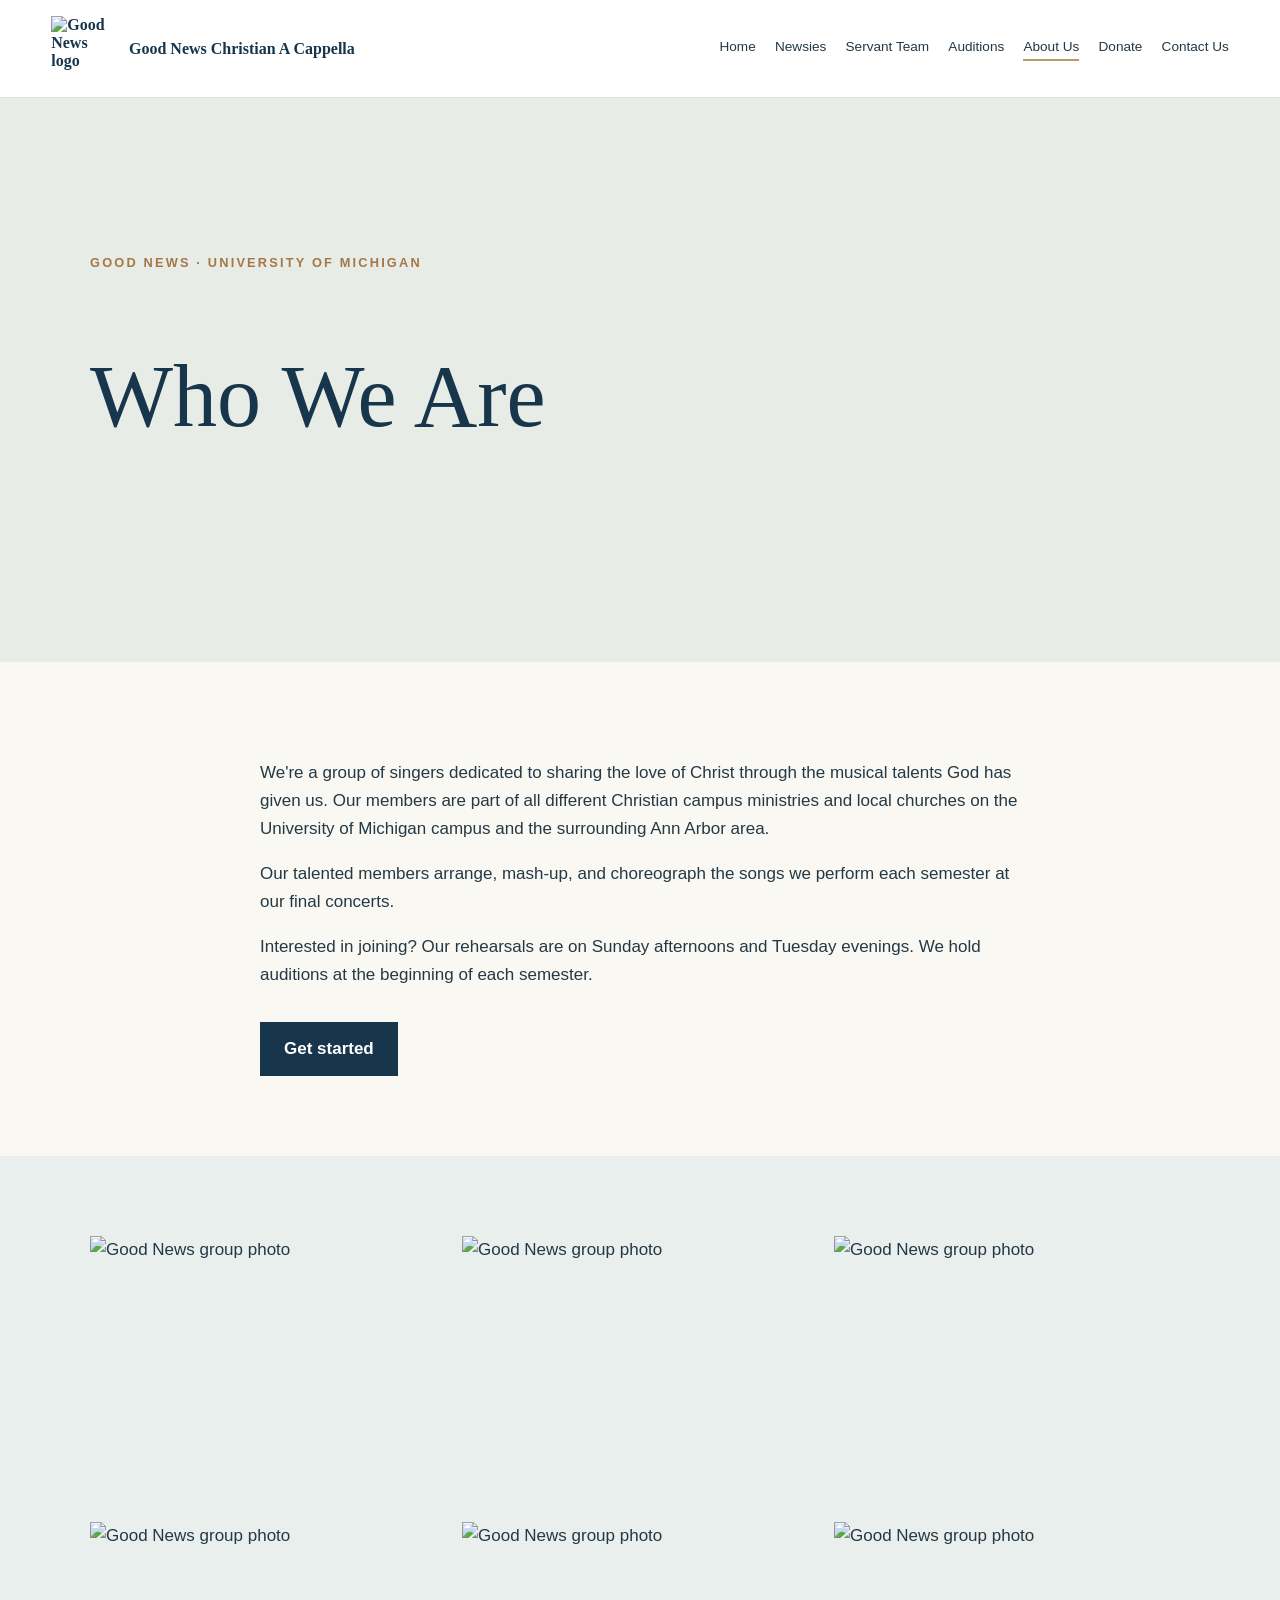
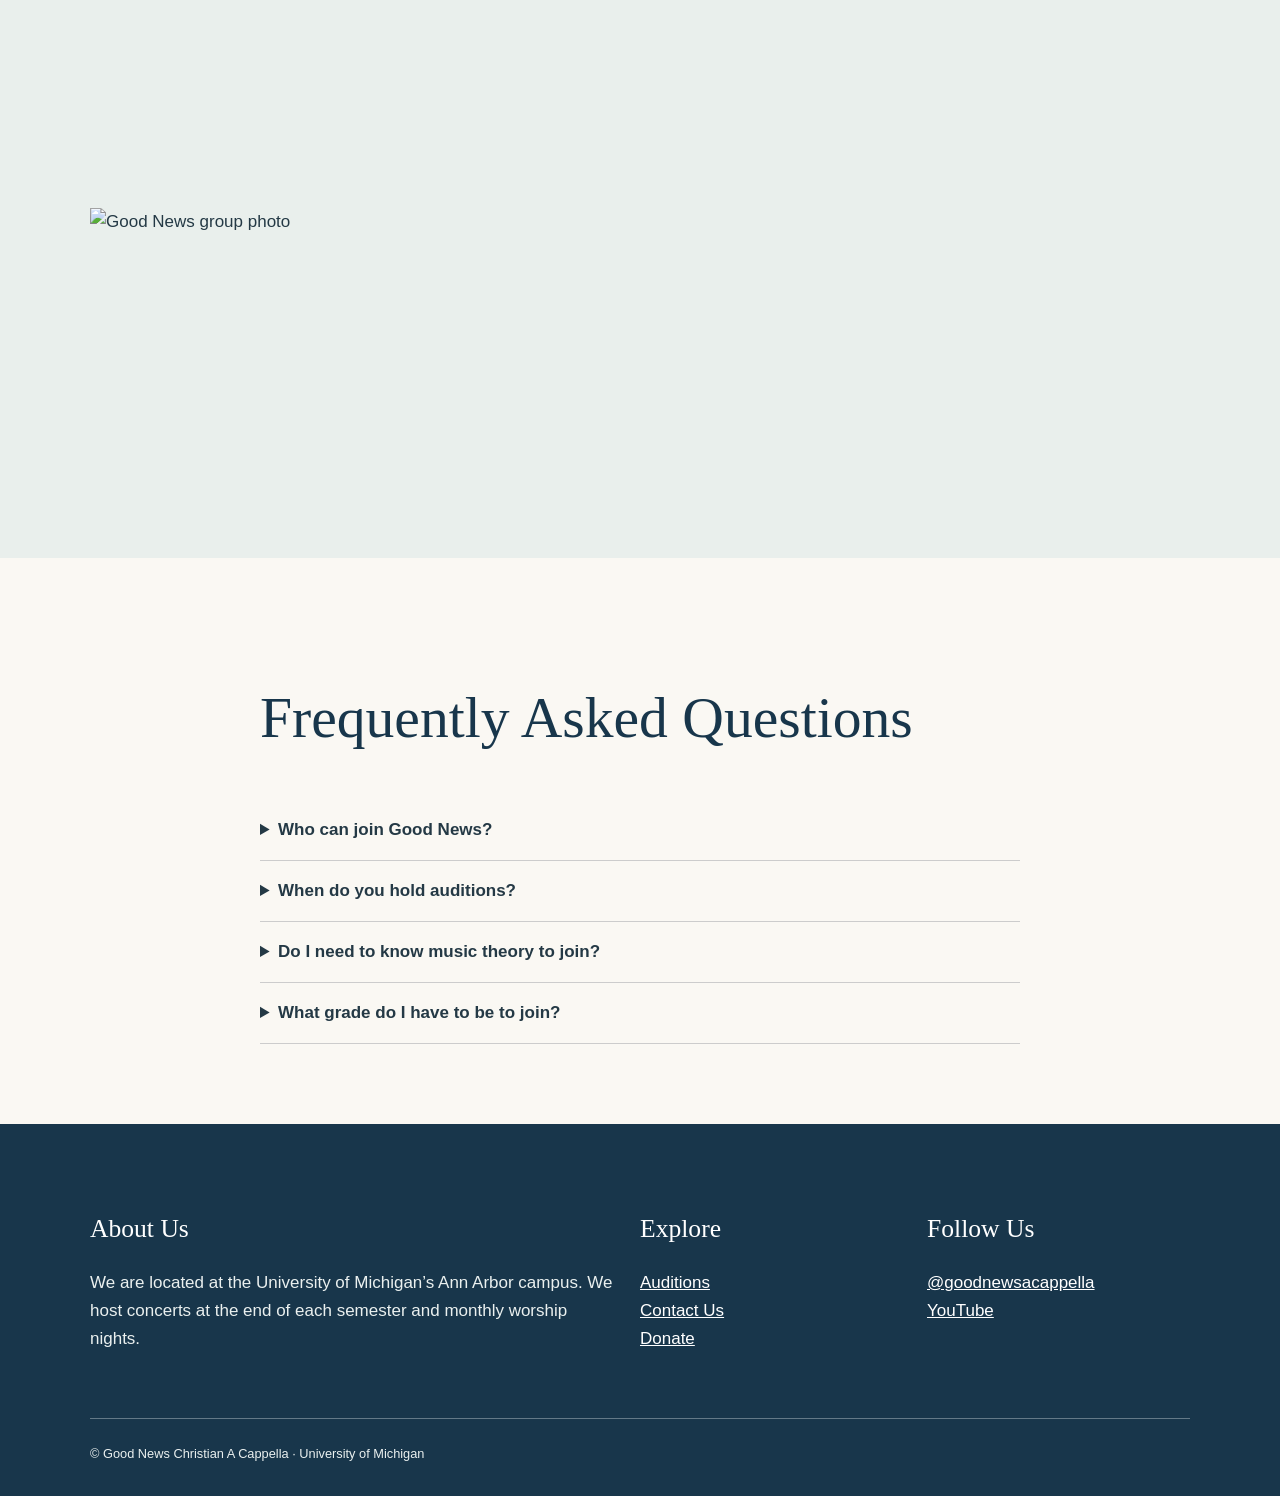
==== about.html @ 3f50224d "Add files via upload" ====
<!doctype html><html lang="en"><head><meta charset="utf-8"><meta name="viewport" content="width=device-width,initial-scale=1"><title>About Us | Good News Christian A Cappella</title><meta name="description" content="Good News Christian A Cappella at the University of Michigan"><link rel="stylesheet" href="style.css"></head><body><a class="skip" href="#main">Skip to content</a><header class="header"><div class="header-inner"><a class="brand" href="index.html"><img src="assets/photo-00.png" alt="Good News logo">Good News Christian A Cappella</a><button class="menu" aria-expanded="false" aria-controls="navigation">Menu</button><nav id="navigation" class="nav" aria-label="Main navigation"><a href="index.html">Home</a><a href="newsies.html">Newsies</a><a href="steam.html">Servant Team</a><a href="auditions.html">Auditions</a><a href="about.html" aria-current="page">About Us</a><a href="donate.html">Donate</a><a href="contact.html">Contact Us</a></nav></div></header><main id="main"><section class="hero"><div class="container"><p class="eyebrow">Good News · University of Michigan</p><h1>Who We Are</h1><p></p></div></section><section class="section"><div class="narrow"><p>We&#x27;re a group of singers dedicated to sharing the love of Christ through the musical talents God has given us. Our members are part of all different Christian campus ministries and local churches on the University of Michigan campus and the surrounding Ann Arbor area.</p><p>Our talented members arrange, mash-up, and choreograph the songs we perform each semester at our final concerts.</p><p>Interested in joining? Our rehearsals are on Sunday afternoons and Tuesday evenings. We hold auditions at the beginning of each semester.</p><a class="button" href="auditions.html">Get started</a></div></section><section class="section alt"><div class="container gallery"><img loading="lazy" src="assets/photo-03.jpg" alt="Good News group photo"><img loading="lazy" src="assets/photo-04.jpg" alt="Good News group photo"><img loading="lazy" src="assets/photo-05.jpg" alt="Good News group photo"><img loading="lazy" src="assets/photo-06.jpg" alt="Good News group photo"><img loading="lazy" src="assets/photo-07.jpg" alt="Good News group photo"><img loading="lazy" src="assets/photo-08.jpg" alt="Good News group photo"><img loading="lazy" src="assets/photo-09.jpg" alt="Good News group photo"></div></section><section class="section"><div class="narrow faq"><h2>Frequently Asked Questions</h2><details><summary>Who can join Good News?</summary><p>Anyone who’s a current student at the University of Michigan in Ann Arbor, M is eligible to join. As this is a Christian a cappella group, we encourage Christian students to join and ask for a brief testimony during auditions.</p></details><details><summary>When do you hold auditions?</summary><p>Auditions occur at the beginning of each semester. You can find more information at our Instagram or on our Auditions page. More specific questions? Fill out our contact form, and we’ll be in touch!</p></details><details><summary>Do I need to know music theory to join?</summary><p>Yes, you will likely need a base knowledge of some music theory to join Good News; however, our members have a broad range of experience with reading sheet music. For reference, we typically learn new music in a choir-style format, with time spent in sections to learn parts initially before singing our parts together and refining details as needed.</p></details><details><summary>What grade do I have to be to join?</summary><p>You can be any grade to be involved in Good News! We accept new members from first-semester freshmen to last-semester seniors.</p></details></div></section></main><footer class="footer"><div class="container grid"><div><h3>About Us</h3><p>We are located at the University of Michigan’s Ann Arbor campus. We host concerts at the end of each semester and monthly worship nights.</p></div><div><h3>Explore</h3><a href="auditions.html">Auditions</a><br><a href="contact.html">Contact Us</a><br><a href="donate.html">Donate</a></div><div><h3>Follow Us</h3><a href="https://www.instagram.com/goodnewsacappella/">@goodnewsacappella</a><br><a href="https://www.youtube.com/@goodnewschristianacappella">YouTube</a></div></div><div class="container copyright">© Good News Christian A Cappella · University of Michigan</div></footer><script src="script.js"></script></body></html>
---- style.css ----
*{box-sizing:border-box}html{scroll-behavior:smooth}body{margin:0;background:#faf8f3;color:#243945;font:17px/1.65 Arial,sans-serif}h1,h2,h3{font-family:Georgia,serif;font-weight:normal;line-height:1.16;color:#18364b}h1{font-size:clamp(3rem,7vw,5.5rem)}h2{font-size:clamp(2.2rem,5vw,3.6rem)}h3{font-size:1.6rem}a{color:inherit}.skip{position:absolute;left:-999px}.skip:focus{left:1rem;top:1rem;background:#fff;z-index:10}.header{background:#fff;border-bottom:1px solid #e4e2db;position:relative;z-index:3}.header-inner{max-width:1350px;margin:auto;padding:1rem 4%;display:flex;align-items:center;justify-content:space-between;gap:1rem}.brand{display:flex;align-items:center;gap:.8rem;text-decoration:none;font:600 1rem Georgia,serif;color:#18364b}.brand img{height:65px;width:65px;object-fit:contain}.nav{display:flex;gap:clamp(.6rem,1.5vw,1.6rem)}.nav a{text-decoration:none;font-size:.85rem;white-space:nowrap}.nav a[aria-current=page]{border-bottom:2px solid #bc986b}.menu{display:none}.container{width:min(1100px,90%);margin:auto}.narrow{width:min(760px,90%);margin:auto}.hero{background:#e8ece7;padding:clamp(5rem,11vw,9rem) 0}.hero p{font-size:1.25rem;max-width:680px}.hero.home{min-height:72vh;display:flex;align-items:center;background:linear-gradient(90deg,#0c263abf,#0c263a66),url(assets/photo-01.png) center/cover}.hero.home h1,.hero.home p{color:#fff}.eyebrow{text-transform:uppercase;letter-spacing:.17em;font-size:.8rem!important;font-weight:bold;color:#a57744}.hero.home .eyebrow{color:#f4dfbb}.section{padding:5rem 0}.alt{background:#e9efec}.intro{text-align:center}.intro p{font-size:1.18rem}.button{display:inline-block;padding:.8rem 1.5rem;margin-top:1rem;background:#18364b;color:white;text-decoration:none;font-weight:bold}.button:hover{background:#315a70}.grid{display:grid;grid-template-columns:repeat(3,1fr);gap:1.5rem}.card{padding:2rem;background:white;border:1px solid #e5e1d9}.people .card{text-align:center;font:1.35rem Georgia,serif}.gallery{display:grid;grid-template-columns:repeat(3,1fr);gap:1rem}.gallery img{width:100%;height:270px;object-fit:cover}.faq details{padding:1rem 0;border-bottom:1px solid #ccc}.faq summary{cursor:pointer;font-weight:bold}.footer{background:#18364b;color:#eaf0ef;padding:4rem 0 2rem}.footer h3{color:white}.footer .grid{grid-template-columns:2fr 1fr 1fr}.footer a{color:white}.copyright{border-top:1px solid #637987;padding-top:1.5rem;margin-top:3rem;font-size:.8rem}.notice{background:white;border-left:3px solid #bc986b;padding:1rem}.steps{counter-reset:s}.steps .card:before{counter-increment:s;content:'0' counter(s);font:2rem Georgia,serif;color:#bc986b}@media(max-width:950px){.menu{display:block;background:white;border:1px solid #18364b;padding:.5rem .8rem}.nav{display:none;position:absolute;top:100%;left:0;right:0;background:white;padding:1.5rem 5%;box-shadow:0 10px 20px #0002;flex-direction:column}.nav.open{display:flex}}@media(max-width:650px){.grid,.gallery,.footer .grid{grid-template-columns:1fr}.section{padding:3.5rem 0}.gallery img{height:auto;aspect-ratio:4/3}.brand img{width:48px;height:48px}}
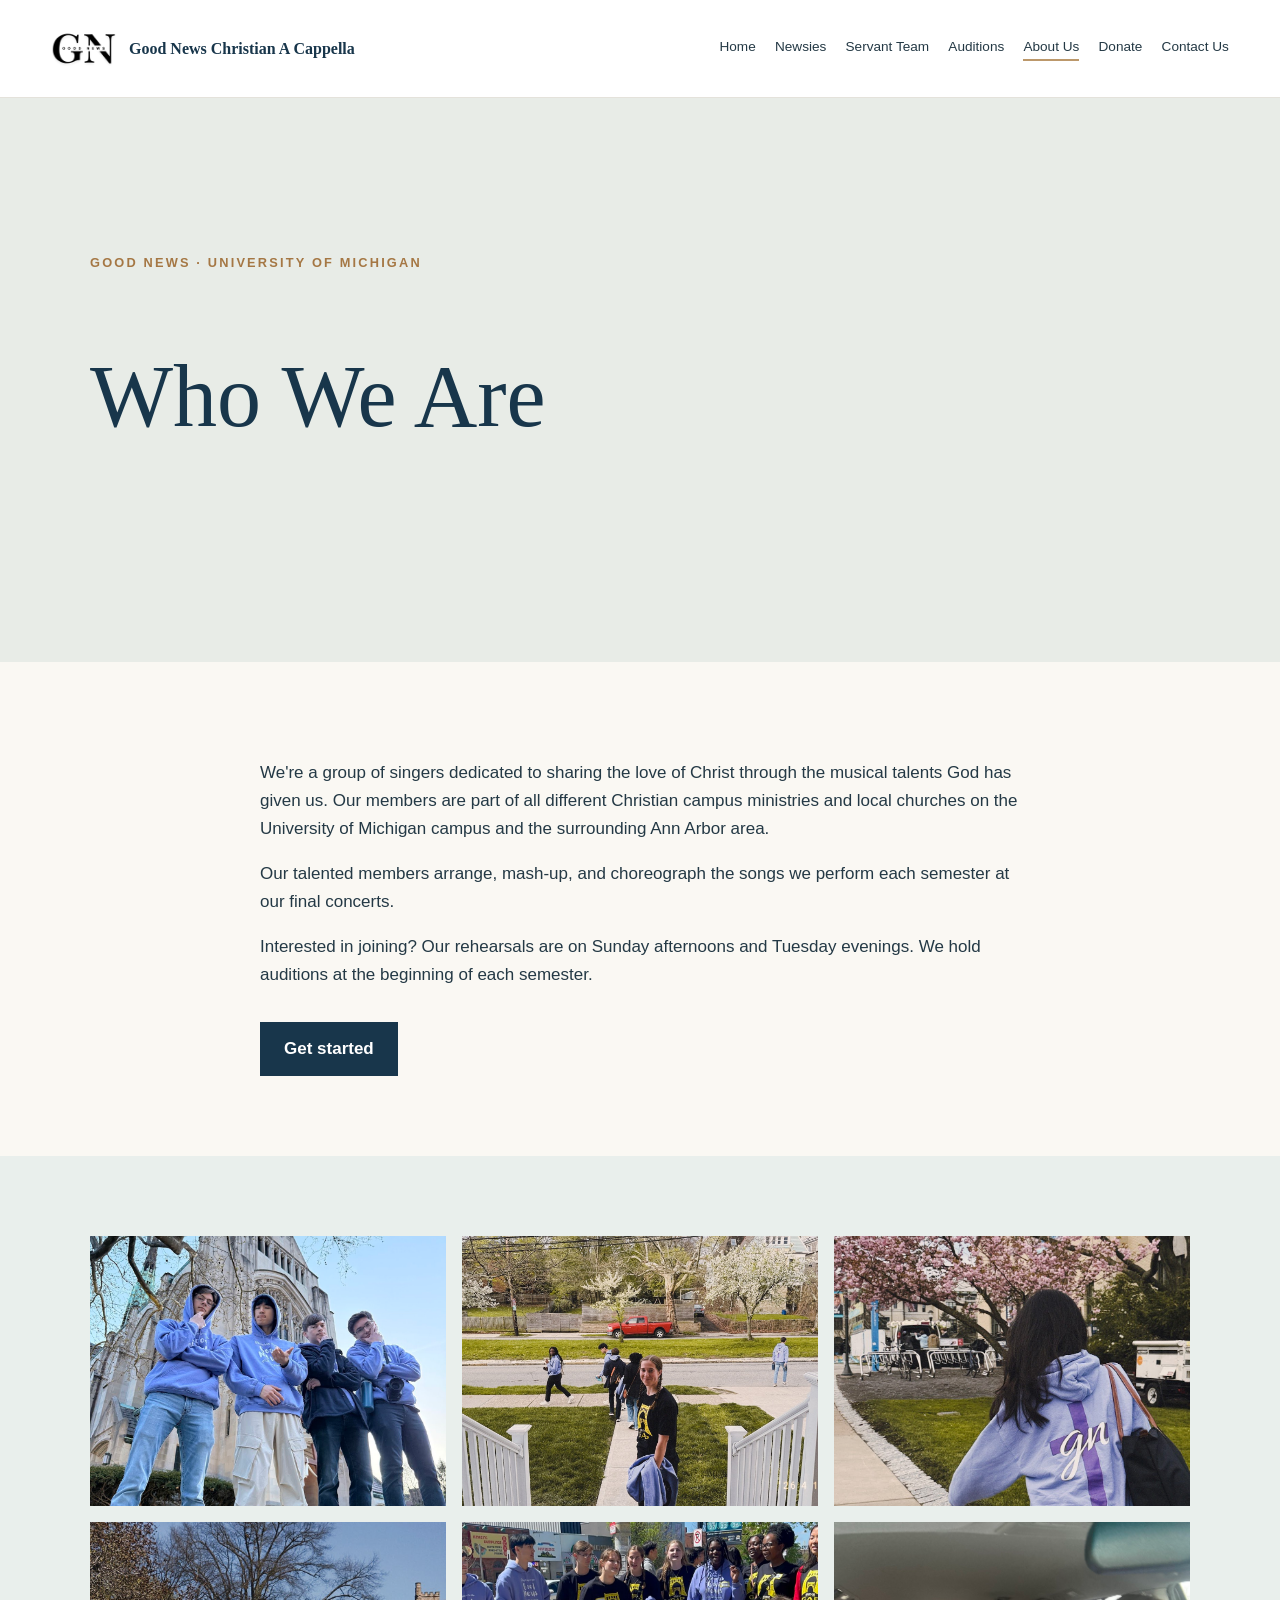
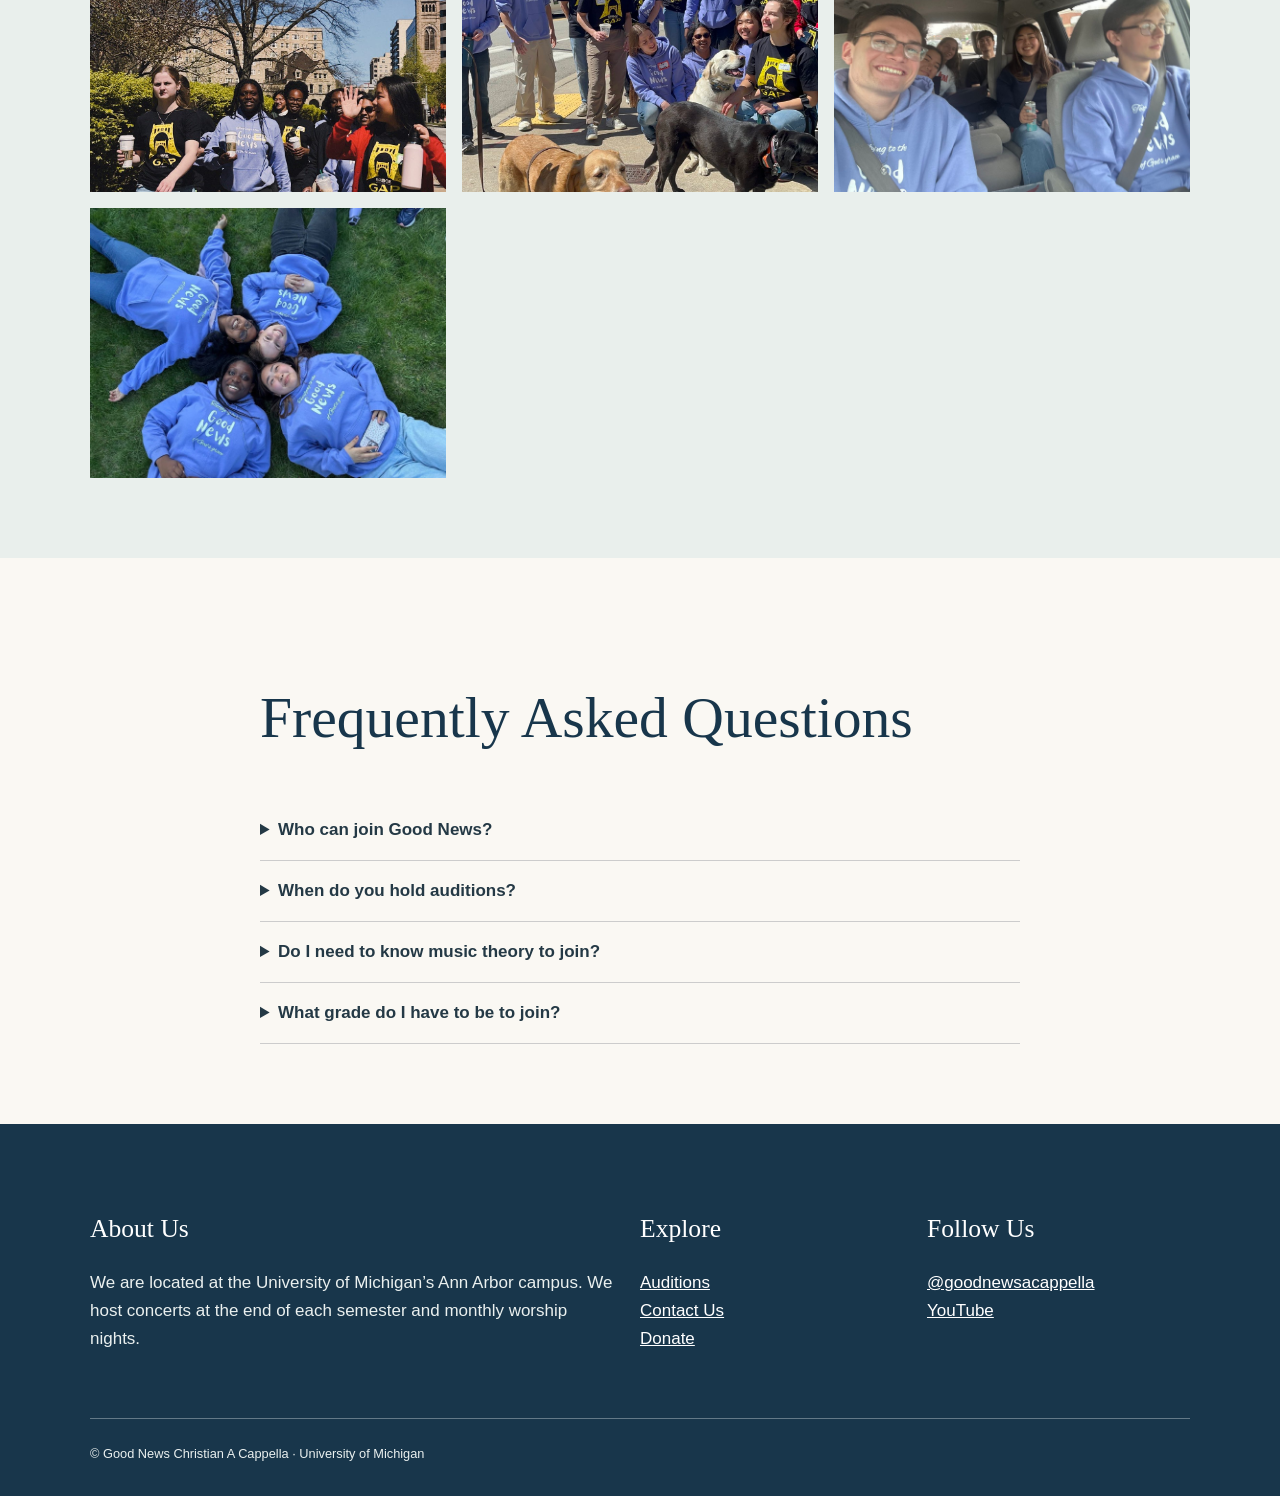
==== commit f38f214f: "Add files via upload" ====
--- a/about.html
+++ b/about.html
@@ -1 +1 @@
-<!doctype html><html lang="en"><head><meta charset="utf-8"><meta name="viewport" content="width=device-width,initial-scale=1"><title>About Us | Good News Christian A Cappella</title><meta name="description" content="Good News Christian A Cappella at the University of Michigan"><link rel="stylesheet" href="style.css"></head><body><a class="skip" href="#main">Skip to content</a><header class="header"><div class="header-inner"><a class="brand" href="index.html"><img src="assets/photo-00.png" alt="Good News logo">Good News Christian A Cappella</a><button class="menu" aria-expanded="false" aria-controls="navigation">Menu</button><nav id="navigation" class="nav" aria-label="Main navigation"><a href="index.html">Home</a><a href="newsies.html">Newsies</a><a href="steam.html">Servant Team</a><a href="auditions.html">Auditions</a><a href="about.html" aria-current="page">About Us</a><a href="donate.html">Donate</a><a href="contact.html">Contact Us</a></nav></div></header><main id="main"><section class="hero"><div class="container"><p class="eyebrow">Good News · University of Michigan</p><h1>Who We Are</h1><p></p></div></section><section class="section"><div class="narrow"><p>We&#x27;re a group of singers dedicated to sharing the love of Christ through the musical talents God has given us. Our members are part of all different Christian campus ministries and local churches on the University of Michigan campus and the surrounding Ann Arbor area.</p><p>Our talented members arrange, mash-up, and choreograph the songs we perform each semester at our final concerts.</p><p>Interested in joining? Our rehearsals are on Sunday afternoons and Tuesday evenings. We hold auditions at the beginning of each semester.</p><a class="button" href="auditions.html">Get started</a></div></section><section class="section alt"><div class="container gallery"><img loading="lazy" src="assets/photo-03.jpg" alt="Good News group photo"><img loading="lazy" src="assets/photo-04.jpg" alt="Good News group photo"><img loading="lazy" src="assets/photo-05.jpg" alt="Good News group photo"><img loading="lazy" src="assets/photo-06.jpg" alt="Good News group photo"><img loading="lazy" src="assets/photo-07.jpg" alt="Good News group photo"><img loading="lazy" src="assets/photo-08.jpg" alt="Good News group photo"><img loading="lazy" src="assets/photo-09.jpg" alt="Good News group photo"></div></section><section class="section"><div class="narrow faq"><h2>Frequently Asked Questions</h2><details><summary>Who can join Good News?</summary><p>Anyone who’s a current student at the University of Michigan in Ann Arbor, M is eligible to join. As this is a Christian a cappella group, we encourage Christian students to join and ask for a brief testimony during auditions.</p></details><details><summary>When do you hold auditions?</summary><p>Auditions occur at the beginning of each semester. You can find more information at our Instagram or on our Auditions page. More specific questions? Fill out our contact form, and we’ll be in touch!</p></details><details><summary>Do I need to know music theory to join?</summary><p>Yes, you will likely need a base knowledge of some music theory to join Good News; however, our members have a broad range of experience with reading sheet music. For reference, we typically learn new music in a choir-style format, with time spent in sections to learn parts initially before singing our parts together and refining details as needed.</p></details><details><summary>What grade do I have to be to join?</summary><p>You can be any grade to be involved in Good News! We accept new members from first-semester freshmen to last-semester seniors.</p></details></div></section></main><footer class="footer"><div class="container grid"><div><h3>About Us</h3><p>We are located at the University of Michigan’s Ann Arbor campus. We host concerts at the end of each semester and monthly worship nights.</p></div><div><h3>Explore</h3><a href="auditions.html">Auditions</a><br><a href="contact.html">Contact Us</a><br><a href="donate.html">Donate</a></div><div><h3>Follow Us</h3><a href="https://www.instagram.com/goodnewsacappella/">@goodnewsacappella</a><br><a href="https://www.youtube.com/@goodnewschristianacappella">YouTube</a></div></div><div class="container copyright">© Good News Christian A Cappella · University of Michigan</div></footer><script src="script.js"></script></body></html>+<!doctype html><html lang="en"><head><meta charset="utf-8"><meta name="viewport" content="width=device-width,initial-scale=1"><title>About Us | Good News Christian A Cappella</title><meta name="description" content="Good News Christian A Cappella at the University of Michigan"><link rel="stylesheet" href="style.css"></head><body><a class="skip" href="#main">Skip to content</a><header class="header"><div class="header-inner"><a class="brand" href="index.html"><img src="photo-00.png" alt="Good News logo">Good News Christian A Cappella</a><button class="menu" aria-expanded="false" aria-controls="navigation">Menu</button><nav id="navigation" class="nav" aria-label="Main navigation"><a href="index.html">Home</a><a href="newsies.html">Newsies</a><a href="steam.html">Servant Team</a><a href="auditions.html">Auditions</a><a href="about.html" aria-current="page">About Us</a><a href="donate.html">Donate</a><a href="contact.html">Contact Us</a></nav></div></header><main id="main"><section class="hero"><div class="container"><p class="eyebrow">Good News · University of Michigan</p><h1>Who We Are</h1><p></p></div></section><section class="section"><div class="narrow"><p>We&#x27;re a group of singers dedicated to sharing the love of Christ through the musical talents God has given us. Our members are part of all different Christian campus ministries and local churches on the University of Michigan campus and the surrounding Ann Arbor area.</p><p>Our talented members arrange, mash-up, and choreograph the songs we perform each semester at our final concerts.</p><p>Interested in joining? Our rehearsals are on Sunday afternoons and Tuesday evenings. We hold auditions at the beginning of each semester.</p><a class="button" href="auditions.html">Get started</a></div></section><section class="section alt"><div class="container gallery"><img loading="lazy" src="photo-03.jpg" alt="Good News group photo"><img loading="lazy" src="photo-04.jpg" alt="Good News group photo"><img loading="lazy" src="photo-05.jpg" alt="Good News group photo"><img loading="lazy" src="photo-06.jpg" alt="Good News group photo"><img loading="lazy" src="photo-07.jpg" alt="Good News group photo"><img loading="lazy" src="photo-08.jpg" alt="Good News group photo"><img loading="lazy" src="photo-09.jpg" alt="Good News group photo"></div></section><section class="section"><div class="narrow faq"><h2>Frequently Asked Questions</h2><details><summary>Who can join Good News?</summary><p>Anyone who’s a current student at the University of Michigan in Ann Arbor, M is eligible to join. As this is a Christian a cappella group, we encourage Christian students to join and ask for a brief testimony during auditions.</p></details><details><summary>When do you hold auditions?</summary><p>Auditions occur at the beginning of each semester. You can find more information at our Instagram or on our Auditions page. More specific questions? Fill out our contact form, and we’ll be in touch!</p></details><details><summary>Do I need to know music theory to join?</summary><p>Yes, you will likely need a base knowledge of some music theory to join Good News; however, our members have a broad range of experience with reading sheet music. For reference, we typically learn new music in a choir-style format, with time spent in sections to learn parts initially before singing our parts together and refining details as needed.</p></details><details><summary>What grade do I have to be to join?</summary><p>You can be any grade to be involved in Good News! We accept new members from first-semester freshmen to last-semester seniors.</p></details></div></section></main><footer class="footer"><div class="container grid"><div><h3>About Us</h3><p>We are located at the University of Michigan’s Ann Arbor campus. We host concerts at the end of each semester and monthly worship nights.</p></div><div><h3>Explore</h3><a href="auditions.html">Auditions</a><br><a href="contact.html">Contact Us</a><br><a href="donate.html">Donate</a></div><div><h3>Follow Us</h3><a href="https://www.instagram.com/goodnewsacappella/">@goodnewsacappella</a><br><a href="https://www.youtube.com/@goodnewschristianacappella">YouTube</a></div></div><div class="container copyright">© Good News Christian A Cappella · University of Michigan</div></footer><script src="script.js"></script></body></html>
--- a/style.css
+++ b/style.css
@@ -1 +1 @@
-*{box-sizing:border-box}html{scroll-behavior:smooth}body{margin:0;background:#faf8f3;color:#243945;font:17px/1.65 Arial,sans-serif}h1,h2,h3{font-family:Georgia,serif;font-weight:normal;line-height:1.16;color:#18364b}h1{font-size:clamp(3rem,7vw,5.5rem)}h2{font-size:clamp(2.2rem,5vw,3.6rem)}h3{font-size:1.6rem}a{color:inherit}.skip{position:absolute;left:-999px}.skip:focus{left:1rem;top:1rem;background:#fff;z-index:10}.header{background:#fff;border-bottom:1px solid #e4e2db;position:relative;z-index:3}.header-inner{max-width:1350px;margin:auto;padding:1rem 4%;display:flex;align-items:center;justify-content:space-between;gap:1rem}.brand{display:flex;align-items:center;gap:.8rem;text-decoration:none;font:600 1rem Georgia,serif;color:#18364b}.brand img{height:65px;width:65px;object-fit:contain}.nav{display:flex;gap:clamp(.6rem,1.5vw,1.6rem)}.nav a{text-decoration:none;font-size:.85rem;white-space:nowrap}.nav a[aria-current=page]{border-bottom:2px solid #bc986b}.menu{display:none}.container{width:min(1100px,90%);margin:auto}.narrow{width:min(760px,90%);margin:auto}.hero{background:#e8ece7;padding:clamp(5rem,11vw,9rem) 0}.hero p{font-size:1.25rem;max-width:680px}.hero.home{min-height:72vh;display:flex;align-items:center;background:linear-gradient(90deg,#0c263abf,#0c263a66),url(assets/photo-01.png) center/cover}.hero.home h1,.hero.home p{color:#fff}.eyebrow{text-transform:uppercase;letter-spacing:.17em;font-size:.8rem!important;font-weight:bold;color:#a57744}.hero.home .eyebrow{color:#f4dfbb}.section{padding:5rem 0}.alt{background:#e9efec}.intro{text-align:center}.intro p{font-size:1.18rem}.button{display:inline-block;padding:.8rem 1.5rem;margin-top:1rem;background:#18364b;color:white;text-decoration:none;font-weight:bold}.button:hover{background:#315a70}.grid{display:grid;grid-template-columns:repeat(3,1fr);gap:1.5rem}.card{padding:2rem;background:white;border:1px solid #e5e1d9}.people .card{text-align:center;font:1.35rem Georgia,serif}.gallery{display:grid;grid-template-columns:repeat(3,1fr);gap:1rem}.gallery img{width:100%;height:270px;object-fit:cover}.faq details{padding:1rem 0;border-bottom:1px solid #ccc}.faq summary{cursor:pointer;font-weight:bold}.footer{background:#18364b;color:#eaf0ef;padding:4rem 0 2rem}.footer h3{color:white}.footer .grid{grid-template-columns:2fr 1fr 1fr}.footer a{color:white}.copyright{border-top:1px solid #637987;padding-top:1.5rem;margin-top:3rem;font-size:.8rem}.notice{background:white;border-left:3px solid #bc986b;padding:1rem}.steps{counter-reset:s}.steps .card:before{counter-increment:s;content:'0' counter(s);font:2rem Georgia,serif;color:#bc986b}@media(max-width:950px){.menu{display:block;background:white;border:1px solid #18364b;padding:.5rem .8rem}.nav{display:none;position:absolute;top:100%;left:0;right:0;background:white;padding:1.5rem 5%;box-shadow:0 10px 20px #0002;flex-direction:column}.nav.open{display:flex}}@media(max-width:650px){.grid,.gallery,.footer .grid{grid-template-columns:1fr}.section{padding:3.5rem 0}.gallery img{height:auto;aspect-ratio:4/3}.brand img{width:48px;height:48px}}+*{box-sizing:border-box}html{scroll-behavior:smooth}body{margin:0;background:#faf8f3;color:#243945;font:17px/1.65 Arial,sans-serif}h1,h2,h3{font-family:Georgia,serif;font-weight:normal;line-height:1.16;color:#18364b}h1{font-size:clamp(3rem,7vw,5.5rem)}h2{font-size:clamp(2.2rem,5vw,3.6rem)}h3{font-size:1.6rem}a{color:inherit}.skip{position:absolute;left:-999px}.skip:focus{left:1rem;top:1rem;background:#fff;z-index:10}.header{background:#fff;border-bottom:1px solid #e4e2db;position:relative;z-index:3}.header-inner{max-width:1350px;margin:auto;padding:1rem 4%;display:flex;align-items:center;justify-content:space-between;gap:1rem}.brand{display:flex;align-items:center;gap:.8rem;text-decoration:none;font:600 1rem Georgia,serif;color:#18364b}.brand img{height:65px;width:65px;object-fit:contain}.nav{display:flex;gap:clamp(.6rem,1.5vw,1.6rem)}.nav a{text-decoration:none;font-size:.85rem;white-space:nowrap}.nav a[aria-current=page]{border-bottom:2px solid #bc986b}.menu{display:none}.container{width:min(1100px,90%);margin:auto}.narrow{width:min(760px,90%);margin:auto}.hero{background:#e8ece7;padding:clamp(5rem,11vw,9rem) 0}.hero p{font-size:1.25rem;max-width:680px}.hero.home{min-height:72vh;display:flex;align-items:center;background:linear-gradient(90deg,#0c263abf,#0c263a66),url(photo-01.png) center/cover}.hero.home h1,.hero.home p{color:#fff}.eyebrow{text-transform:uppercase;letter-spacing:.17em;font-size:.8rem!important;font-weight:bold;color:#a57744}.hero.home .eyebrow{color:#f4dfbb}.section{padding:5rem 0}.alt{background:#e9efec}.intro{text-align:center}.intro p{font-size:1.18rem}.button{display:inline-block;padding:.8rem 1.5rem;margin-top:1rem;background:#18364b;color:white;text-decoration:none;font-weight:bold}.button:hover{background:#315a70}.grid{display:grid;grid-template-columns:repeat(3,1fr);gap:1.5rem}.card{padding:2rem;background:white;border:1px solid #e5e1d9}.people .card{text-align:center;font:1.35rem Georgia,serif}.gallery{display:grid;grid-template-columns:repeat(3,1fr);gap:1rem}.gallery img{width:100%;height:270px;object-fit:cover}.faq details{padding:1rem 0;border-bottom:1px solid #ccc}.faq summary{cursor:pointer;font-weight:bold}.footer{background:#18364b;color:#eaf0ef;padding:4rem 0 2rem}.footer h3{color:white}.footer .grid{grid-template-columns:2fr 1fr 1fr}.footer a{color:white}.copyright{border-top:1px solid #637987;padding-top:1.5rem;margin-top:3rem;font-size:.8rem}.notice{background:white;border-left:3px solid #bc986b;padding:1rem}.steps{counter-reset:s}.steps .card:before{counter-increment:s;content:'0' counter(s);font:2rem Georgia,serif;color:#bc986b}@media(max-width:950px){.menu{display:block;background:white;border:1px solid #18364b;padding:.5rem .8rem}.nav{display:none;position:absolute;top:100%;left:0;right:0;background:white;padding:1.5rem 5%;box-shadow:0 10px 20px #0002;flex-direction:column}.nav.open{display:flex}}@media(max-width:650px){.grid,.gallery,.footer .grid{grid-template-columns:1fr}.section{padding:3.5rem 0}.gallery img{height:auto;aspect-ratio:4/3}.brand img{width:48px;height:48px}}
